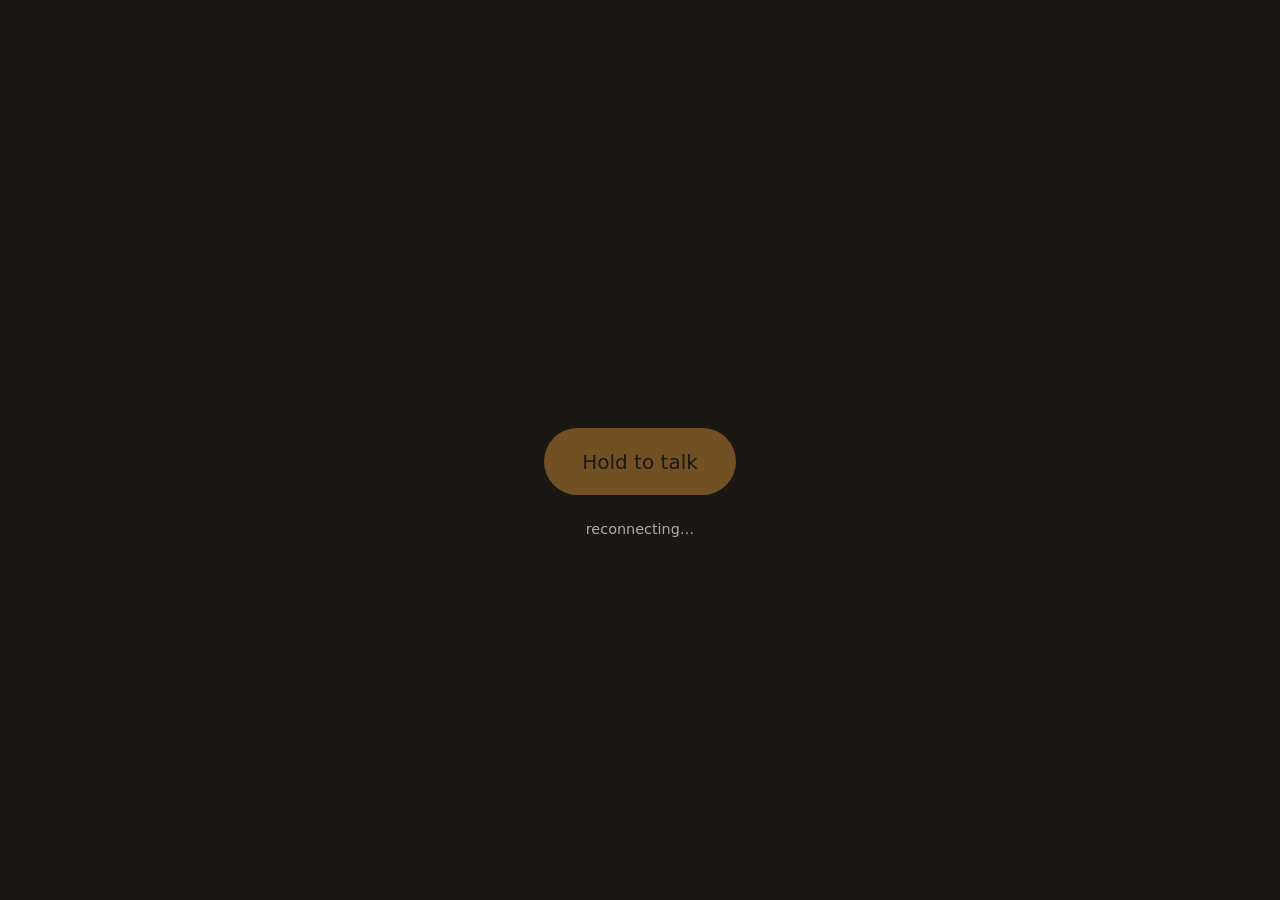
==== web/index.html @ 33d0b9fe "feat: streaming voice agent, chat-only server and push-to-talk page Slice 1 of the breakfast agent: " ====
<!doctype html>
<html lang="en">
<head>
  <meta charset="utf-8">
  <meta name="viewport" content="width=device-width, initial-scale=1">
  <title>Breakfast voice agent</title>
  <link rel="icon" href="data:,">
  <style>
    body { margin: 0; min-height: 100vh; display: grid; place-content: center; gap: 1.5rem; text-align: center;
           background: #1b1714; color: #f3e9dc; font: 20px/1.4 system-ui, sans-serif; }
    #talk { font: inherit; padding: 1.2rem 2.4rem; border-radius: 999px; border: 0; cursor: pointer;
            background: #f2a93b; color: #1b1714; user-select: none; touch-action: none; }
    #talk:disabled { opacity: .4; cursor: default; }
    #talk.on { background: #ffd27a; transform: scale(1.05); }
    #caption { min-height: 3em; max-width: 36rem; font-size: 1.4rem; }
    #status, #metrics { font-size: .9rem; opacity: .7; font-variant-numeric: tabular-nums; }
  </style>
</head>
<body>
  <div id="caption"></div>
  <div><button id="talk" disabled>Hold to talk</button></div>
  <div id="status">connecting…</div>
  <div id="metrics"></div>
  <script src="app.js"></script>
</body>
</html>
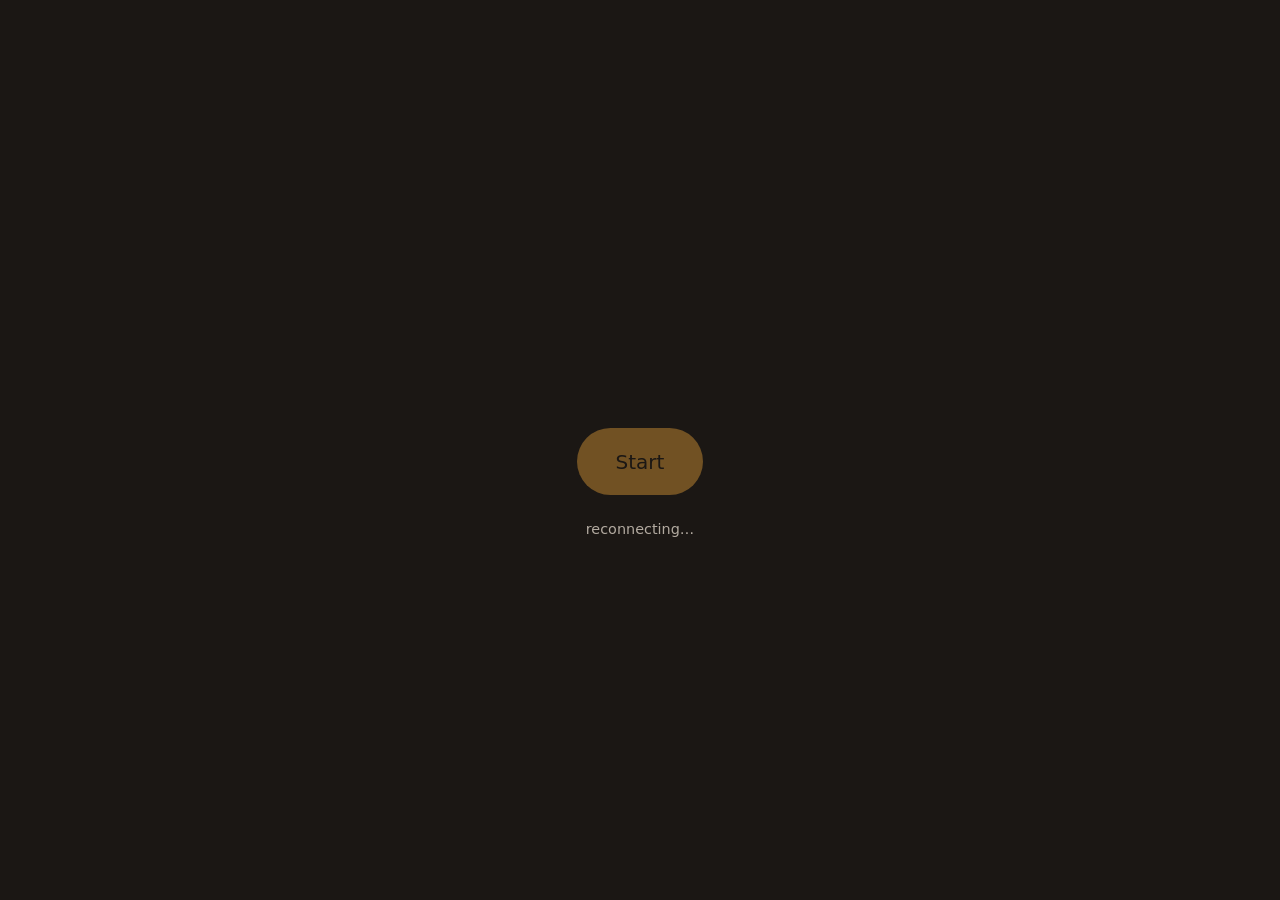
==== commit 53b0c594: "feat: hands-free voice chat with server-side VAD and barge-in The browser now streams echo-cancelled" ====
--- a/web/index.html
+++ b/web/index.html
@@ -18,7 +18,7 @@
 </head>
 <body>
   <div id="caption"></div>
-  <div><button id="talk" disabled>Hold to talk</button></div>
+  <div><button id="talk" disabled>Start</button></div>
   <div id="status">connecting…</div>
   <div id="metrics"></div>
   <script src="app.js"></script>
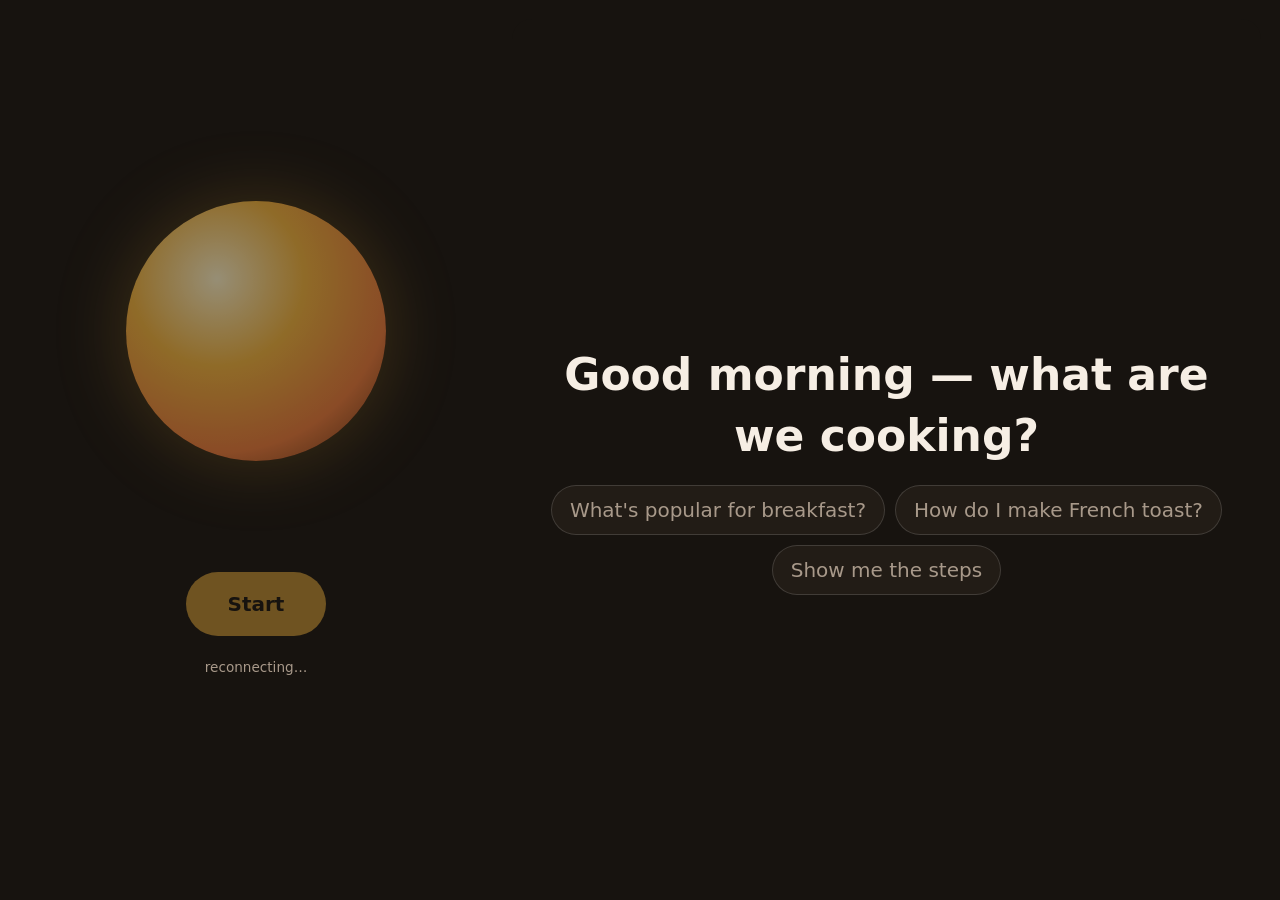
==== commit c2777455: "feat: wire ASR, Jev router and web agent lookups into the live page - server: each turn runs ASR -> " ====
--- a/web/index.html
+++ b/web/index.html
@@ -5,22 +5,17 @@
   <meta name="viewport" content="width=device-width, initial-scale=1">
   <title>Breakfast voice agent</title>
   <link rel="icon" href="data:,">
-  <style>
-    body { margin: 0; min-height: 100vh; display: grid; place-content: center; gap: 1.5rem; text-align: center;
-           background: #1b1714; color: #f3e9dc; font: 20px/1.4 system-ui, sans-serif; }
-    #talk { font: inherit; padding: 1.2rem 2.4rem; border-radius: 999px; border: 0; cursor: pointer;
-            background: #f2a93b; color: #1b1714; user-select: none; touch-action: none; }
-    #talk:disabled { opacity: .4; cursor: default; }
-    #talk.on { background: #ffd27a; transform: scale(1.05); }
-    #caption { min-height: 3em; max-width: 36rem; font-size: 1.4rem; }
-    #status, #metrics { font-size: .9rem; opacity: .7; font-variant-numeric: tabular-nums; }
-  </style>
+  <link rel="stylesheet" href="style.css">
+  <link rel="stylesheet" href="views.css">
+  <script src="https://www.youtube.com/iframe_api"></script>
 </head>
 <body>
   <div id="caption"></div>
   <div><button id="talk" disabled>Start</button></div>
   <div id="status">connecting…</div>
   <div id="metrics"></div>
+  <script src="views.js"></script>
+  <script src="ui.js"></script>
   <script src="app.js"></script>
 </body>
 </html>
--- a/web/style.css
+++ b/web/style.css
@@ -0,0 +1,56 @@
+:root {
+  --bg:#17130f; --panel:#221c16; --ink:#f6eee4; --muted:#a8998a; --accent:#f2b33d; --accent-2:#e8793a;
+  --radius:20px; --step-size:34px; --level:0;
+}
+html body { display:block; margin:0; min-height:100vh; text-align:left; background:var(--bg); color:var(--ink);
+  font:20px/1.4 system-ui, sans-serif; }
+
+.ui { display:grid; grid-template-columns:minmax(0,40fr) minmax(0,60fr); height:100vh; overflow:hidden; }
+.ui-left { display:flex; flex-direction:column; align-items:center; justify-content:center; gap:1.4rem;
+  padding:2rem; box-sizing:border-box; text-align:center; min-width:0; }
+.ui-stage { position:relative; min-height:520px; height:auto; margin:1.2rem 1.2rem 1.2rem 0; background:var(--panel);
+  border-radius:var(--radius); overflow:hidden; }
+
+/* orb */
+.orb { width:min(22vw, 260px); aspect-ratio:1; border-radius:50%; flex:none;
+  background:radial-gradient(circle at 35% 30%, #fff3c9 0%, var(--accent) 35%, var(--accent-2) 70%, #5a2a12 100%);
+  box-shadow:0 0 60px 10px rgba(242,179,61,.25); opacity:.55; animation:breathe 4s ease-in-out infinite;
+  transition:opacity .4s, box-shadow .4s, filter .4s; }
+body[data-state=listening] .orb, body[data-state=hearing] .orb {
+  opacity:1; box-shadow:0 0 90px 20px rgba(242,179,61,.45); animation-duration:1.6s; }
+body[data-state=hearing] .orb { filter:brightness(1.15); }
+body[data-state=thinking] .orb { opacity:.85; animation:swirl 2.4s linear infinite;
+  background:conic-gradient(from 0deg, var(--accent), var(--accent-2), #fff3c9, var(--accent)); }
+body[data-state=speaking] .orb { opacity:1; animation:none; transition:transform 60ms linear;
+  transform:scale(calc(1 + var(--level) * .18));
+  box-shadow:0 0 calc(60px + var(--level) * 80px) calc(10px + var(--level) * 25px) rgba(242,179,61,.5); }
+@keyframes breathe { 50% { transform:scale(1.05); } }
+@keyframes swirl { to { transform:rotate(360deg); } }
+
+/* existing controls */
+.ui #caption { min-height:3em; max-width:32rem; font-size:1.4rem; color:var(--ink); }
+.ui #talk { font:inherit; font-weight:600; padding:1.1rem 2.6rem; border-radius:999px; border:0; cursor:pointer;
+  background:var(--accent); color:var(--bg); user-select:none; touch-action:none; transition:transform .15s, background .15s; }
+.ui #talk:disabled { opacity:.4; cursor:default; }
+.ui #talk.on { background:#ffd27a; transform:scale(1.05); }
+.ui #status, .ui #metrics { font-size:.85rem; color:var(--muted); font-variant-numeric:tabular-nums; }
+
+/* metrics strip */
+.ui-metrics { width:100%; max-width:22rem; font-size:.75rem; color:var(--muted); font-variant-numeric:tabular-nums; }
+.ui-metrics:empty { display:none; }
+.ui-route { color:var(--accent); margin-bottom:.3rem; }
+.ui-bar { display:grid; grid-template-columns:5.5rem 1fr 3rem; align-items:center; gap:.5rem; }
+.ui-bar span { text-align:right; overflow:hidden; text-overflow:ellipsis; white-space:nowrap; }
+.ui-bar i { display:block; height:6px; border-radius:3px; background:var(--accent-2); min-width:2px; justify-self:start; }
+.ui-bar b { font-weight:400; text-align:left; }
+body.no-metrics .ui-metrics, body.no-metrics .ui #metrics { display:none; }
+
+@media (max-width:900px) {
+  .ui { grid-template-columns:minmax(0,1fr); grid-template-rows:auto 1fr; height:auto; min-height:100vh; overflow:visible; }
+  .ui-left { flex-direction:row; flex-wrap:wrap; padding:.8rem 1rem; gap:.8rem; }
+  .orb { width:56px; }
+  .ui #caption { min-height:0; font-size:1rem; flex:1 1 12rem; text-align:left; }
+  .ui #talk { padding:.7rem 1.6rem; }
+  .ui-metrics { max-width:none; }
+  .ui-stage { margin:0 .6rem .6rem; }
+}
--- a/web/views.css
+++ b/web/views.css
@@ -0,0 +1,109 @@
+/* Stage views. Tokens come from style.css :root; fallbacks here in case they're missing. */
+.vw-stage {
+  position: relative; overflow: hidden; min-height: 520px; height: 100%;
+  background: var(--bg, #17130f); color: var(--ink, #f6eee4);
+  font-family: var(--font, "Inter", system-ui, sans-serif);
+}
+.vw-pane {
+  position: absolute; inset: 0; overflow-y: auto; box-sizing: border-box;
+  padding: clamp(16px, 3vw, 40px);
+  display: flex; flex-direction: column; gap: 18px;
+  opacity: 0; visibility: hidden; transform: translateX(40px);
+  transition: opacity .35s ease, transform .45s ease, visibility 0s .45s;
+}
+.vw-pane.active { opacity: 1; visibility: visible; transform: none; transition: opacity .35s ease, transform .45s ease; }
+.vw-pane.left { transform: translateX(-60px) scale(.85); }   /* video shrinks away when steps come in */
+
+.vw-title { margin: 0; font-size: 26px; font-weight: 700; }
+.vw-sub, .vw-hint { color: var(--muted, #a8998a); font-size: 14px; margin: 0; }
+
+.vw-stage button { font: inherit; color: inherit; }
+.vw-chip {
+  border: 1px solid rgba(255,255,255,.14); background: var(--panel, #221c16);
+  padding: 10px 18px; border-radius: 999px; cursor: pointer; transition: background .2s, border-color .2s;
+}
+.vw-chip:hover { border-color: var(--accent, #f2b33d); }
+
+/* welcome */
+.vw-welcome { justify-content: center; align-items: center; text-align: center; }
+.vw-greet { font-size: clamp(28px, 4vw, 44px); margin: 0; }
+.vw-chips { display: flex; flex-wrap: wrap; gap: 10px; justify-content: center; }
+.vw-welcome .vw-chip { color: var(--muted, #a8998a); }
+
+/* dishes */
+.vw-cards { display: grid; grid-template-columns: repeat(3, 1fr); gap: 18px; }
+.vw-card {
+  text-align: left; padding: 0; border: 2px solid transparent; cursor: pointer; overflow: hidden;
+  background: var(--panel, #221c16); border-radius: var(--radius, 20px);
+  animation: vw-in .45s ease both;
+  transition: transform .3s ease, opacity .3s ease, border-color .3s ease;
+}
+.vw-card:hover { transform: translateY(-3px); }
+.vw-card.selected { border-color: var(--accent, #f2b33d); transform: scale(1.04); }
+.vw-card.faded { opacity: .35; }
+.vw-img {
+  aspect-ratio: 4 / 3; overflow: hidden;
+  background: linear-gradient(135deg, var(--accent, #f2b33d), var(--accent-2, #e8793a));
+}
+.vw-img img { width: 100%; height: 100%; object-fit: cover; display: block; }
+.vw-card-body { padding: 14px 16px 18px; }
+.vw-card-name { margin: 0 0 6px; font-size: 20px; }
+.vw-card-meta { color: var(--accent, #f2b33d); font-size: 13px; margin-bottom: 6px; }
+.vw-card-desc {
+  margin: 0; color: var(--muted, #a8998a); font-size: 14px; line-height: 1.45;
+  display: -webkit-box; -webkit-line-clamp: 3; -webkit-box-orient: vertical; overflow: hidden;
+}
+@keyframes vw-in { from { opacity: 0; transform: translateY(24px); } }
+
+/* video */
+.vw-player {
+  position: relative; aspect-ratio: 16 / 9; width: 100%; background: #000;
+  border-radius: var(--radius, 20px); overflow: hidden;
+}
+.vw-player iframe, .vw-player > div { position: absolute; inset: 0; width: 100%; height: 100%; border: 0; }
+.vw-fallback { position: absolute; inset: 0; display: grid; place-items: center; color: var(--ink, #f6eee4); text-decoration: none; }
+.vw-fallback img { position: absolute; inset: 0; width: 100%; height: 100%; object-fit: cover; opacity: .5; }
+.vw-fallback span { position: relative; background: var(--accent, #f2b33d); color: #17130f; padding: 10px 20px; border-radius: 999px; font-weight: 600; }
+.vw-alts { display: flex; flex-direction: column; gap: 8px; }
+.vw-alt {
+  display: flex; align-items: center; gap: 12px; text-align: left; cursor: pointer;
+  background: var(--panel, #221c16); border: 0; border-radius: 12px; padding: 8px;
+}
+.vw-alt img { width: 96px; aspect-ratio: 16 / 9; object-fit: cover; border-radius: 8px; }
+.vw-alt:hover { outline: 1px solid var(--accent, #f2b33d); }
+
+/* steps */
+.vw-steps-head { display: flex; justify-content: space-between; align-items: center; gap: 12px; flex-wrap: wrap; }
+.vw-progress { display: flex; align-items: center; gap: 12px; color: var(--muted, #a8998a); font-size: 14px; }
+.vw-dots { display: flex; gap: 6px; }
+.vw-dots i { width: 10px; height: 10px; border-radius: 50%; background: rgba(255,255,255,.18); transition: background .3s; }
+.vw-dots i.done { background: var(--accent-2, #e8793a); }
+.vw-dots i.on { background: var(--accent, #f2b33d); }
+.vw-step {
+  flex: 1; display: flex; flex-direction: column; justify-content: center; gap: 16px;
+  background: var(--panel, #221c16); border-radius: var(--radius, 20px); padding: clamp(20px, 4vw, 48px);
+}
+.vw-step.deal, .vw-step.from-right { animation: vw-from-right .4s ease both; }
+.vw-step.from-left { animation: vw-from-left .4s ease both; }
+@keyframes vw-from-right { from { opacity: 0; transform: translateX(60px) rotate(2deg); } }
+@keyframes vw-from-left { from { opacity: 0; transform: translateX(-60px) rotate(-2deg); } }
+.vw-step-icon { font-size: 56px; line-height: 1; }
+.vw-step-title { margin: 0; font-size: max(34px, var(--step-size, 34px)); line-height: 1.15; }
+.vw-tags { display: flex; flex-wrap: wrap; gap: 8px; }
+.vw-tag { background: rgba(242,179,61,.15); color: var(--accent, #f2b33d); padding: 5px 12px; border-radius: 999px; font-size: 14px; }
+.vw-step-detail { margin: 0; font-size: 20px; line-height: 1.5; color: var(--ink, #f6eee4); opacity: .85; }
+.vw-nav { display: flex; justify-content: space-between; gap: 12px; }
+.vw-arrow {
+  background: none; border: 0; cursor: pointer; color: var(--muted, #a8998a); font-size: 15px; padding: 8px 4px;
+  max-width: 48%; white-space: nowrap; overflow: hidden; text-overflow: ellipsis;
+}
+.vw-arrow:hover:not(:disabled) { color: var(--ink, #f6eee4); }
+.vw-arrow:disabled { opacity: .3; cursor: default; }
+.vw-back { align-self: flex-end; }
+
+@media (max-width: 700px) {
+  .vw-cards { grid-template-columns: 1fr; }
+  .vw-card { display: grid; grid-template-columns: 120px 1fr; }
+  .vw-img { align-self: start; }
+  .vw-step-icon { font-size: 44px; }
+}
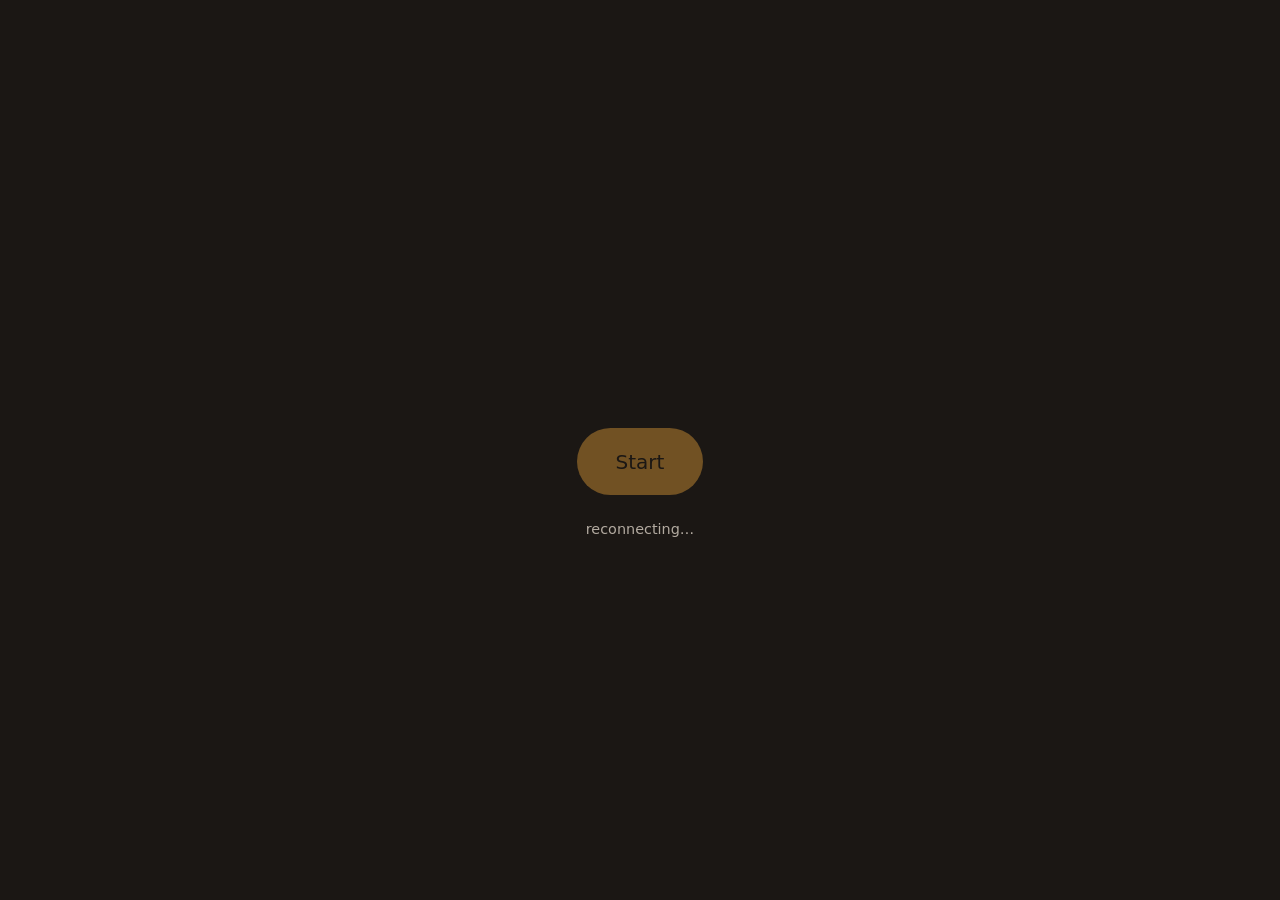
==== commit 87acb9c7: "revert: old voice page (web/app.js, web/index.html from 53b0c59) The new layout's audio misbehaved l" ====
--- a/web/index.html
+++ b/web/index.html
@@ -5,17 +5,22 @@
   <meta name="viewport" content="width=device-width, initial-scale=1">
   <title>Breakfast voice agent</title>
   <link rel="icon" href="data:,">
-  <link rel="stylesheet" href="style.css">
-  <link rel="stylesheet" href="views.css">
-  <script src="https://www.youtube.com/iframe_api"></script>
+  <style>
+    body { margin: 0; min-height: 100vh; display: grid; place-content: center; gap: 1.5rem; text-align: center;
+           background: #1b1714; color: #f3e9dc; font: 20px/1.4 system-ui, sans-serif; }
+    #talk { font: inherit; padding: 1.2rem 2.4rem; border-radius: 999px; border: 0; cursor: pointer;
+            background: #f2a93b; color: #1b1714; user-select: none; touch-action: none; }
+    #talk:disabled { opacity: .4; cursor: default; }
+    #talk.on { background: #ffd27a; transform: scale(1.05); }
+    #caption { min-height: 3em; max-width: 36rem; font-size: 1.4rem; }
+    #status, #metrics { font-size: .9rem; opacity: .7; font-variant-numeric: tabular-nums; }
+  </style>
 </head>
 <body>
   <div id="caption"></div>
   <div><button id="talk" disabled>Start</button></div>
   <div id="status">connecting…</div>
   <div id="metrics"></div>
-  <script src="views.js"></script>
-  <script src="ui.js"></script>
   <script src="app.js"></script>
 </body>
 </html>
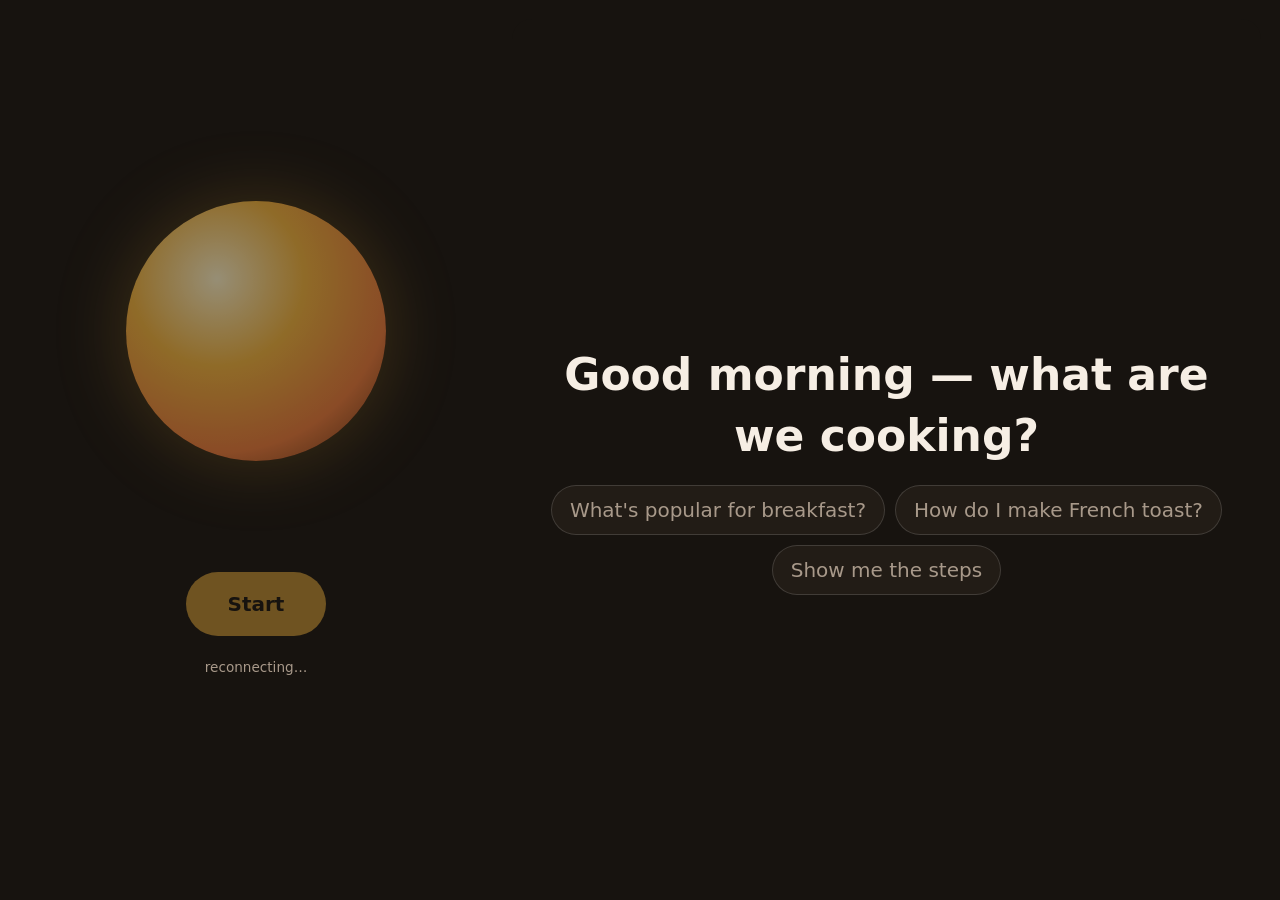
==== commit fdb0ba43: "feat: new UI back; voice agent only by default (SMART=1 enables ASR+Jev); /health The audio problem " ====
--- a/web/index.html
+++ b/web/index.html
@@ -5,22 +5,17 @@
   <meta name="viewport" content="width=device-width, initial-scale=1">
   <title>Breakfast voice agent</title>
   <link rel="icon" href="data:,">
-  <style>
-    body { margin: 0; min-height: 100vh; display: grid; place-content: center; gap: 1.5rem; text-align: center;
-           background: #1b1714; color: #f3e9dc; font: 20px/1.4 system-ui, sans-serif; }
-    #talk { font: inherit; padding: 1.2rem 2.4rem; border-radius: 999px; border: 0; cursor: pointer;
-            background: #f2a93b; color: #1b1714; user-select: none; touch-action: none; }
-    #talk:disabled { opacity: .4; cursor: default; }
-    #talk.on { background: #ffd27a; transform: scale(1.05); }
-    #caption { min-height: 3em; max-width: 36rem; font-size: 1.4rem; }
-    #status, #metrics { font-size: .9rem; opacity: .7; font-variant-numeric: tabular-nums; }
-  </style>
+  <link rel="stylesheet" href="style.css">
+  <link rel="stylesheet" href="views.css">
+  <script src="https://www.youtube.com/iframe_api"></script>
 </head>
 <body>
   <div id="caption"></div>
   <div><button id="talk" disabled>Start</button></div>
   <div id="status">connecting…</div>
   <div id="metrics"></div>
+  <script src="views.js"></script>
+  <script src="ui.js"></script>
   <script src="app.js"></script>
 </body>
 </html>
--- a/web/style.css
+++ b/web/style.css
@@ -0,0 +1,69 @@
+:root {
+  --bg:#17130f; --panel:#221c16; --ink:#f6eee4; --muted:#a8998a; --accent:#f2b33d; --accent-2:#e8793a;
+  --radius:20px; --step-size:34px; --level:0;
+}
+html body { display:block; margin:0; min-height:100vh; text-align:left; background:var(--bg); color:var(--ink);
+  font:20px/1.4 system-ui, sans-serif; }
+
+.ui { display:grid; grid-template-columns:minmax(0,40fr) minmax(0,60fr); height:100vh; overflow:hidden; }
+.ui-left { display:flex; flex-direction:column; align-items:center; justify-content:center; gap:1.4rem;
+  padding:2rem; box-sizing:border-box; text-align:center; min-width:0; }
+.ui-stage { position:relative; min-height:520px; height:auto; margin:1.2rem 1.2rem 1.2rem 0; background:var(--panel);
+  border-radius:var(--radius); overflow:hidden; }
+
+/* orb */
+.orb { width:min(22vw, 260px); aspect-ratio:1; border-radius:50%; flex:none;
+  background:radial-gradient(circle at 35% 30%, #fff3c9 0%, var(--accent) 35%, var(--accent-2) 70%, #5a2a12 100%);
+  box-shadow:0 0 60px 10px rgba(242,179,61,.25); opacity:.55; animation:breathe 4s ease-in-out infinite;
+  transition:opacity .4s, box-shadow .4s, filter .4s; }
+body[data-state=listening] .orb, body[data-state=hearing] .orb {
+  opacity:1; box-shadow:0 0 90px 20px rgba(242,179,61,.45); animation-duration:1.6s; }
+body[data-state=hearing] .orb { filter:brightness(1.15); }
+body[data-state=thinking] .orb { opacity:.85; animation:swirl 2.4s linear infinite;
+  background:conic-gradient(from 0deg, var(--accent), var(--accent-2), #fff3c9, var(--accent)); }
+body[data-state=speaking] .orb { opacity:1; animation:none; transition:transform 60ms linear;
+  transform:scale(calc(1 + var(--level) * .18));
+  box-shadow:0 0 calc(60px + var(--level) * 80px) calc(10px + var(--level) * 25px) rgba(242,179,61,.5); }
+@keyframes breathe { 50% { transform:scale(1.05); } }
+@keyframes swirl { to { transform:rotate(360deg); } }
+
+/* video avatar (falls back to .orb above if the video fails) */
+.avatar-wrap { width:78%; max-width:560px; aspect-ratio:1280/704; flex:none; border-radius:28px; overflow:hidden;
+  box-shadow:0 0 50px 6px rgba(242,179,61,.18); outline:3px solid transparent; outline-offset:4px;
+  transition:box-shadow .4s, outline-color .4s, filter .4s, transform 60ms linear; filter:brightness(.8); }
+.avatar { display:block; width:100%; height:100%; object-fit:cover; }
+body[data-state=listening] .avatar-wrap, body[data-state=hearing] .avatar-wrap {
+  filter:none; outline-color:var(--accent); box-shadow:0 0 70px 12px rgba(242,179,61,.35); }
+body[data-state=thinking] .avatar-wrap { filter:brightness(.92); animation:ring 1.4s ease-in-out infinite; }
+body[data-state=speaking] .avatar-wrap { filter:none; transform:scale(calc(1 + var(--level) * .04));
+  box-shadow:0 0 calc(50px + var(--level) * 60px) calc(6px + var(--level) * 16px) rgba(242,179,61,calc(.25 + var(--level) * .45)); }
+@keyframes ring { 50% { outline-color:var(--accent-2); box-shadow:0 0 80px 16px rgba(232,121,58,.4); } }
+
+/* existing controls */
+.ui #caption { min-height:3em; max-width:32rem; font-size:1.4rem; color:var(--ink); }
+.ui #talk { font:inherit; font-weight:600; padding:1.1rem 2.6rem; border-radius:999px; border:0; cursor:pointer;
+  background:var(--accent); color:var(--bg); user-select:none; touch-action:none; transition:transform .15s, background .15s; }
+.ui #talk:disabled { opacity:.4; cursor:default; }
+.ui #talk.on { background:#ffd27a; transform:scale(1.05); }
+.ui #status, .ui #metrics { font-size:.85rem; color:var(--muted); font-variant-numeric:tabular-nums; }
+
+/* metrics strip */
+.ui-metrics { width:100%; max-width:22rem; font-size:.75rem; color:var(--muted); font-variant-numeric:tabular-nums; }
+.ui-metrics:empty { display:none; }
+.ui-route { color:var(--accent); margin-bottom:.3rem; }
+.ui-bar { display:grid; grid-template-columns:5.5rem 1fr 3rem; align-items:center; gap:.5rem; }
+.ui-bar span { text-align:right; overflow:hidden; text-overflow:ellipsis; white-space:nowrap; }
+.ui-bar i { display:block; height:6px; border-radius:3px; background:var(--accent-2); min-width:2px; justify-self:start; }
+.ui-bar b { font-weight:400; text-align:left; }
+body.no-metrics .ui-metrics, body.no-metrics .ui #metrics { display:none; }
+
+@media (max-width:900px) {
+  .ui { grid-template-columns:minmax(0,1fr); grid-template-rows:auto 1fr; height:auto; min-height:100vh; overflow:visible; }
+  .ui-left { flex-direction:row; flex-wrap:wrap; padding:.8rem 1rem; gap:.8rem; }
+  .orb { width:56px; }
+  .avatar-wrap { width:120px; border-radius:14px; }
+  .ui #caption { min-height:0; font-size:1rem; flex:1 1 12rem; text-align:left; }
+  .ui #talk { padding:.7rem 1.6rem; }
+  .ui-metrics { max-width:none; }
+  .ui-stage { margin:0 .6rem .6rem; }
+}
--- a/web/views.css
+++ b/web/views.css
@@ -0,0 +1,109 @@
+/* Stage views. Tokens come from style.css :root; fallbacks here in case they're missing. */
+.vw-stage {
+  position: relative; overflow: hidden; min-height: 520px; height: 100%;
+  background: var(--bg, #17130f); color: var(--ink, #f6eee4);
+  font-family: var(--font, "Inter", system-ui, sans-serif);
+}
+.vw-pane {
+  position: absolute; inset: 0; overflow-y: auto; box-sizing: border-box;
+  padding: clamp(16px, 3vw, 40px);
+  display: flex; flex-direction: column; gap: 18px;
+  opacity: 0; visibility: hidden; transform: translateX(40px);
+  transition: opacity .35s ease, transform .45s ease, visibility 0s .45s;
+}
+.vw-pane.active { opacity: 1; visibility: visible; transform: none; transition: opacity .35s ease, transform .45s ease; }
+.vw-pane.left { transform: translateX(-60px) scale(.85); }   /* video shrinks away when steps come in */
+
+.vw-title { margin: 0; font-size: 26px; font-weight: 700; }
+.vw-sub, .vw-hint { color: var(--muted, #a8998a); font-size: 14px; margin: 0; }
+
+.vw-stage button { font: inherit; color: inherit; }
+.vw-chip {
+  border: 1px solid rgba(255,255,255,.14); background: var(--panel, #221c16);
+  padding: 10px 18px; border-radius: 999px; cursor: pointer; transition: background .2s, border-color .2s;
+}
+.vw-chip:hover { border-color: var(--accent, #f2b33d); }
+
+/* welcome */
+.vw-welcome { justify-content: center; align-items: center; text-align: center; }
+.vw-greet { font-size: clamp(28px, 4vw, 44px); margin: 0; }
+.vw-chips { display: flex; flex-wrap: wrap; gap: 10px; justify-content: center; }
+.vw-welcome .vw-chip { color: var(--muted, #a8998a); }
+
+/* dishes */
+.vw-cards { display: grid; grid-template-columns: repeat(3, 1fr); gap: 18px; }
+.vw-card {
+  text-align: left; padding: 0; border: 2px solid transparent; cursor: pointer; overflow: hidden;
+  background: var(--panel, #221c16); border-radius: var(--radius, 20px);
+  animation: vw-in .45s ease both;
+  transition: transform .3s ease, opacity .3s ease, border-color .3s ease;
+}
+.vw-card:hover { transform: translateY(-3px); }
+.vw-card.selected { border-color: var(--accent, #f2b33d); transform: scale(1.04); }
+.vw-card.faded { opacity: .35; }
+.vw-img {
+  aspect-ratio: 4 / 3; overflow: hidden;
+  background: linear-gradient(135deg, var(--accent, #f2b33d), var(--accent-2, #e8793a));
+}
+.vw-img img { width: 100%; height: 100%; object-fit: cover; display: block; }
+.vw-card-body { padding: 14px 16px 18px; }
+.vw-card-name { margin: 0 0 6px; font-size: 20px; }
+.vw-card-meta { color: var(--accent, #f2b33d); font-size: 13px; margin-bottom: 6px; }
+.vw-card-desc {
+  margin: 0; color: var(--muted, #a8998a); font-size: 14px; line-height: 1.45;
+  display: -webkit-box; -webkit-line-clamp: 3; -webkit-box-orient: vertical; overflow: hidden;
+}
+@keyframes vw-in { from { opacity: 0; transform: translateY(24px); } }
+
+/* video */
+.vw-player {
+  position: relative; aspect-ratio: 16 / 9; width: 100%; background: #000;
+  border-radius: var(--radius, 20px); overflow: hidden;
+}
+.vw-player iframe, .vw-player > div { position: absolute; inset: 0; width: 100%; height: 100%; border: 0; }
+.vw-fallback { position: absolute; inset: 0; display: grid; place-items: center; color: var(--ink, #f6eee4); text-decoration: none; }
+.vw-fallback img { position: absolute; inset: 0; width: 100%; height: 100%; object-fit: cover; opacity: .5; }
+.vw-fallback span { position: relative; background: var(--accent, #f2b33d); color: #17130f; padding: 10px 20px; border-radius: 999px; font-weight: 600; }
+.vw-alts { display: flex; flex-direction: column; gap: 8px; }
+.vw-alt {
+  display: flex; align-items: center; gap: 12px; text-align: left; cursor: pointer;
+  background: var(--panel, #221c16); border: 0; border-radius: 12px; padding: 8px;
+}
+.vw-alt img { width: 96px; aspect-ratio: 16 / 9; object-fit: cover; border-radius: 8px; }
+.vw-alt:hover { outline: 1px solid var(--accent, #f2b33d); }
+
+/* steps */
+.vw-steps-head { display: flex; justify-content: space-between; align-items: center; gap: 12px; flex-wrap: wrap; }
+.vw-progress { display: flex; align-items: center; gap: 12px; color: var(--muted, #a8998a); font-size: 14px; }
+.vw-dots { display: flex; gap: 6px; }
+.vw-dots i { width: 10px; height: 10px; border-radius: 50%; background: rgba(255,255,255,.18); transition: background .3s; }
+.vw-dots i.done { background: var(--accent-2, #e8793a); }
+.vw-dots i.on { background: var(--accent, #f2b33d); }
+.vw-step {
+  flex: 1; display: flex; flex-direction: column; justify-content: center; gap: 16px;
+  background: var(--panel, #221c16); border-radius: var(--radius, 20px); padding: clamp(20px, 4vw, 48px);
+}
+.vw-step.deal, .vw-step.from-right { animation: vw-from-right .4s ease both; }
+.vw-step.from-left { animation: vw-from-left .4s ease both; }
+@keyframes vw-from-right { from { opacity: 0; transform: translateX(60px) rotate(2deg); } }
+@keyframes vw-from-left { from { opacity: 0; transform: translateX(-60px) rotate(-2deg); } }
+.vw-step-icon { font-size: 56px; line-height: 1; }
+.vw-step-title { margin: 0; font-size: max(34px, var(--step-size, 34px)); line-height: 1.15; }
+.vw-tags { display: flex; flex-wrap: wrap; gap: 8px; }
+.vw-tag { background: rgba(242,179,61,.15); color: var(--accent, #f2b33d); padding: 5px 12px; border-radius: 999px; font-size: 14px; }
+.vw-step-detail { margin: 0; font-size: 20px; line-height: 1.5; color: var(--ink, #f6eee4); opacity: .85; }
+.vw-nav { display: flex; justify-content: space-between; gap: 12px; }
+.vw-arrow {
+  background: none; border: 0; cursor: pointer; color: var(--muted, #a8998a); font-size: 15px; padding: 8px 4px;
+  max-width: 48%; white-space: nowrap; overflow: hidden; text-overflow: ellipsis;
+}
+.vw-arrow:hover:not(:disabled) { color: var(--ink, #f6eee4); }
+.vw-arrow:disabled { opacity: .3; cursor: default; }
+.vw-back { align-self: flex-end; }
+
+@media (max-width: 700px) {
+  .vw-cards { grid-template-columns: 1fr; }
+  .vw-card { display: grid; grid-template-columns: 120px 1fr; }
+  .vw-img { align-self: start; }
+  .vw-step-icon { font-size: 44px; }
+}
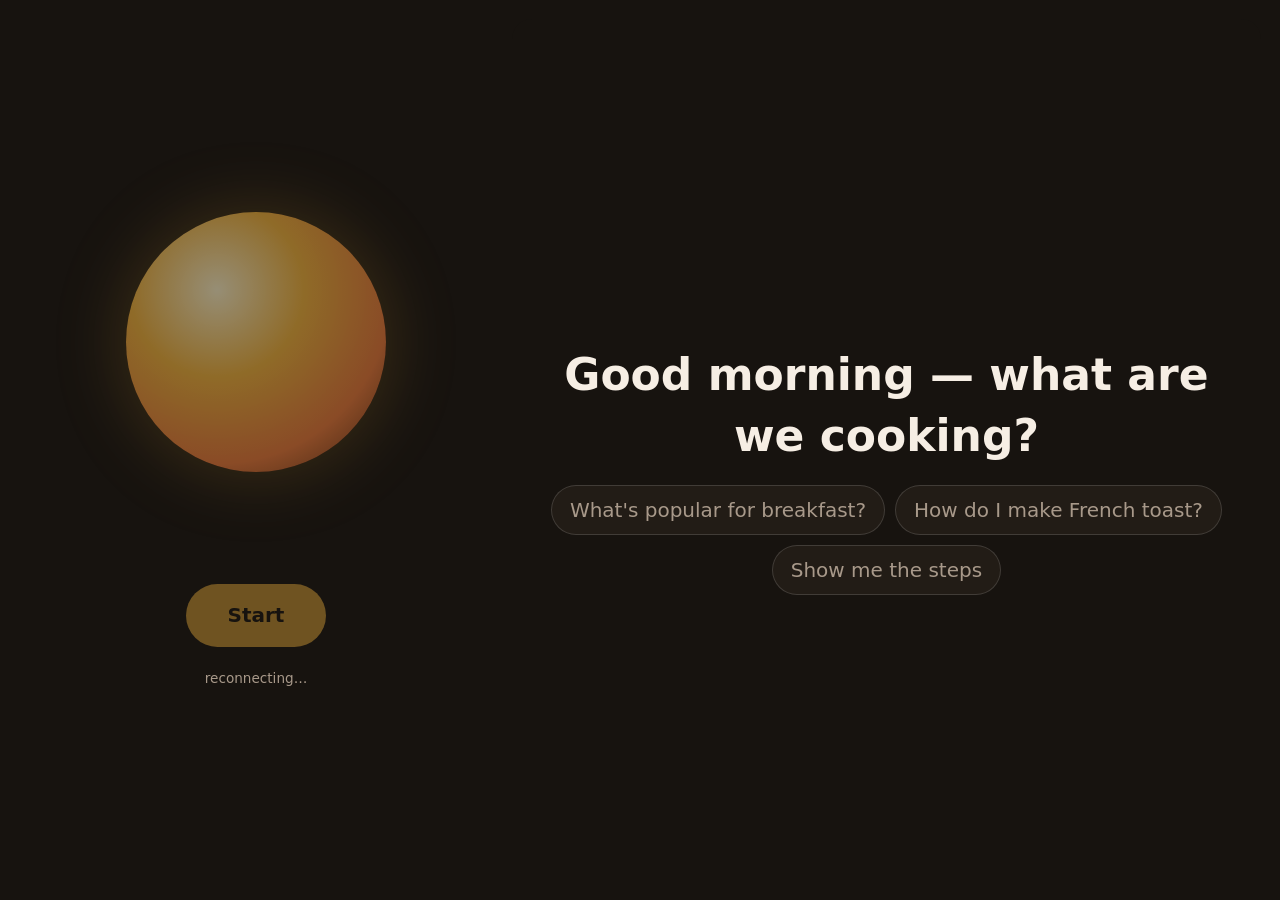
==== commit bd29d952: "feat: remove the metrics display from the page Timing strip, #metrics line and the M toggle are gone" ====
--- a/web/index.html
+++ b/web/index.html
@@ -13,7 +13,6 @@
   <div id="caption"></div>
   <div><button id="talk" disabled>Start</button></div>
   <div id="status">connecting…</div>
-  <div id="metrics"></div>
   <script src="views.js"></script>
   <script src="ui.js"></script>
   <script src="app.js"></script>
--- a/web/style.css
+++ b/web/style.css
@@ -45,17 +45,7 @@
   background:var(--accent); color:var(--bg); user-select:none; touch-action:none; transition:transform .15s, background .15s; }
 .ui #talk:disabled { opacity:.4; cursor:default; }
 .ui #talk.on { background:#ffd27a; transform:scale(1.05); }
-.ui #status, .ui #metrics { font-size:.85rem; color:var(--muted); font-variant-numeric:tabular-nums; }
-
-/* metrics strip */
-.ui-metrics { width:100%; max-width:22rem; font-size:.75rem; color:var(--muted); font-variant-numeric:tabular-nums; }
-.ui-metrics:empty { display:none; }
-.ui-route { color:var(--accent); margin-bottom:.3rem; }
-.ui-bar { display:grid; grid-template-columns:5.5rem 1fr 3rem; align-items:center; gap:.5rem; }
-.ui-bar span { text-align:right; overflow:hidden; text-overflow:ellipsis; white-space:nowrap; }
-.ui-bar i { display:block; height:6px; border-radius:3px; background:var(--accent-2); min-width:2px; justify-self:start; }
-.ui-bar b { font-weight:400; text-align:left; }
-body.no-metrics .ui-metrics, body.no-metrics .ui #metrics { display:none; }
+.ui #status { font-size:.85rem; color:var(--muted); font-variant-numeric:tabular-nums; }
 
 @media (max-width:900px) {
   .ui { grid-template-columns:minmax(0,1fr); grid-template-rows:auto 1fr; height:auto; min-height:100vh; overflow:visible; }
@@ -64,6 +54,5 @@
   .avatar-wrap { width:120px; border-radius:14px; }
   .ui #caption { min-height:0; font-size:1rem; flex:1 1 12rem; text-align:left; }
   .ui #talk { padding:.7rem 1.6rem; }
-  .ui-metrics { max-width:none; }
   .ui-stage { margin:0 .6rem .6rem; }
 }
